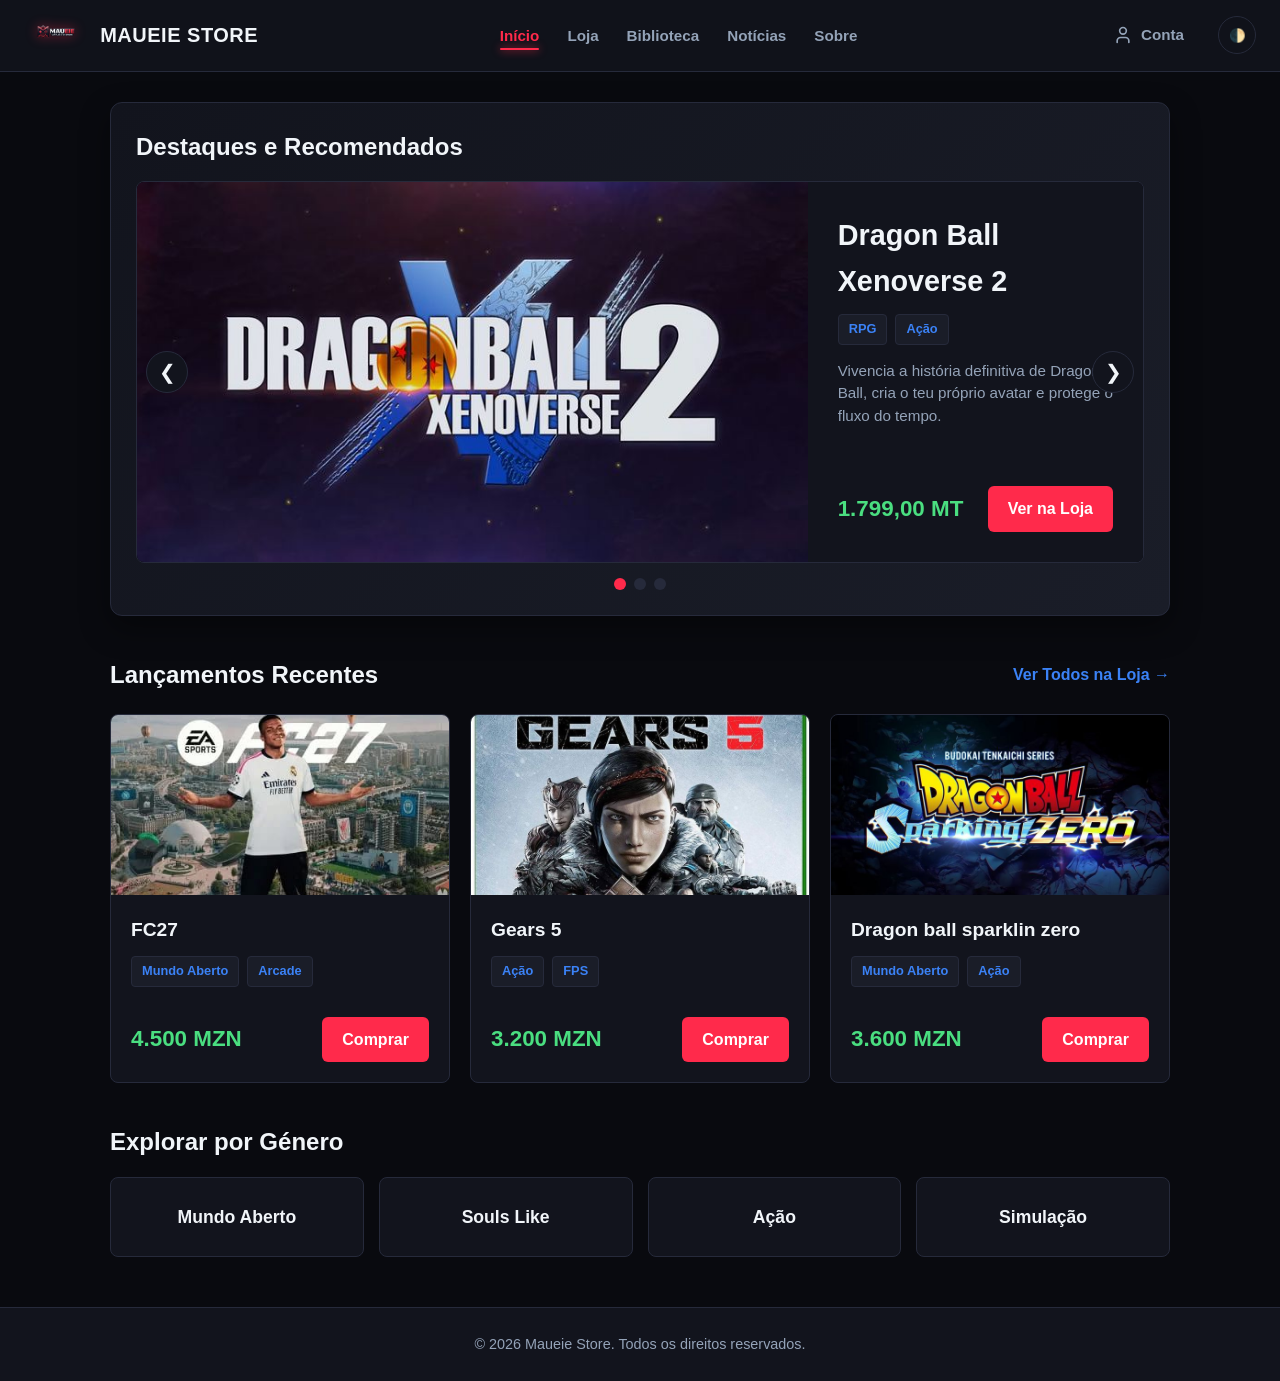
==== index.html @ 24dbe09b "Add files via upload" ====
<!DOCTYPE html>
<html lang="pt-PT" data-theme="dark">

<head>
    <meta charset="UTF-8">
    <meta name="viewport" content="width=device-width, initial-scale=1.0">
    <meta name="description"
        content="Maueie Store - A sua plataforma digital de jogos. Descubra os destaques, lançamentos e os melhores títulos do momento.">
    <title>Início - Maueie Store</title>
    <link rel="icon" type="image/png" href="Imagens/iconMaueie.png">
    <link rel="stylesheet" href="Style/style.css">
</head>

<body>
    <header>
        <nav class="navbar" aria-label="Navegação Principal">
            <div class="nav-logo">
                <a href="index.html" aria-label="Página Inicial - Maueie Store">
                    <img src="Imagens/iconMaueie.png" alt="Logótipo da Maueie Store" width="45" height="45">
                </a>
                <span class="brand-title">Maueie Store</span>
            </div>

            <ul class="nav-links" id="navLinks" role="menubar">
                <li role="none"><a href="index.html" role="menuitem" aria-current="page">Início</a></li>
                <li role="none"><a href="loja.html" role="menuitem">Loja</a></li>
                <li role="none"><a href="biblioteca.html" role="menuitem">Biblioteca</a></li>
                <li role="none"><a href="noticias.html" role="menuitem">Notícias</a></li>
                <li role="none"><a href="sobre.html" role="menuitem">Sobre</a></li>
            </ul>

            <div class="right-header-group">
                <div class="nav-actions">
                    <a href="conta.html" class="account-link" aria-label="Aceder à Minha Conta">
                        <svg xmlns="http://www.w3.org/2000/svg" width="20" height="20" viewBox="0 0 24 24" fill="none"
                            stroke="currentColor" stroke-width="2" stroke-linecap="round" stroke-linejoin="round"
                            aria-hidden="true">
                            <path d="M19 21v-2a4 4 0 0 0-4-4H9a4 4 0 0 0-4 4v2"></path>
                            <circle cx="12" cy="7" r="4"></circle>
                        </svg>
                        <span>Conta</span>
                    </a>

                    <button id="themeToggle" class="theme-btn"
                        aria-label="Alternar entre modo claro e escuro">🌓</button>
                </div>

                <!-- Botão Hambúrguer para Mobile -->
                <button id="menuToggle" class="menu-mobile-btn" aria-label="Abrir Menu Navegação">&#9776;</button>
            </div>
        </nav>
    </header>

    <main id="conteudo-principal">

        <!-- 1. CARROSSEL-->
        <section class="steam-carousel-section" aria-roledescription="carrossel" aria-label="Jogos em Destaque">
            <h1 class="section-title">Destaques e Recomendados</h1>

            <div class="steam-carousel">
                <button class="steam-carousel-btn prev" onclick="mudarSlideSteam(-1)"
                    aria-label="Slide anterior">&#10094;</button>

                <div class="steam-slide-container" id="steamSlideContainer">


                    <!-- Slide 1: Dragon Ball Xenoverse 2 -->
                    <div class="steam-slide ativo" role="group" aria-roledescription="slide"
                        aria-label="1 de 3: Dragon Ball Xenoverse 2">
                        <div class="slide-artwork">
                            <img src="Imagens/Capítulo 2 da DLC.jpg" alt="Capa oficial do jogo Dragon Ball Xenoverse 2"
                                loading="lazy">
                        </div>
                        <div class="slide-info">
                            <h2>Dragon Ball Xenoverse 2</h2>
                            <div class="slide-tags" aria-label="Géneros do jogo">
                                <span class="tag">RPG</span>
                                <span class="tag">Ação</span>
                            </div>
                            <p class="slide-desc">Vivencia a história definitiva de Dragon Ball, cria o teu próprio
                                avatar e protege o fluxo do tempo.</p>
                            <div class="slide-footer">
                                <span class="slide-price" aria-label="Preço: 1799 meticais">1.799,00 MT</span>
                                <a href="loja.html" class="steam-btn-comprar"
                                    aria-label="Ver Dragon Ball Xenoverse 2 na loja">Ver na Loja</a>
                            </div>
                        </div>
                    </div>

                    <!-- Slide 2: NieR:Automata -->
                    <div class="steam-slide" role="group" aria-roledescription="slide"
                        aria-label="2 de 3: NieR:Automata">
                        <div class="slide-artwork">
                            <img src="Imagens/Nier Automata.jpg" alt="Capa oficial do jogo NieR:Automata"
                                loading="lazy">
                        </div>
                        <div class="slide-info">
                            <h2>NieR:Automata</h2>
                            <div class="slide-tags" aria-label="Géneros do jogo">
                                <span class="tag">Ação</span>
                                <span class="tag">RPG</span>
                            </div>
                            <p class="slide-desc">Desvenda a verdade sobre um mundo distópico invadido por formas de
                                vida mecânicas extraterrestres.</p>
                            <div class="slide-footer">
                                <span class="slide-price" aria-label="Preço: 2499 meticais">2.499,00 MT</span>
                                <a href="loja.html" class="steam-btn-comprar" aria-label="Ver NieR:Automata na loja">Ver
                                    na Loja</a>
                            </div>
                        </div>
                    </div>

                    <!-- Slide 3: Tekken -->
                    <div class="steam-slide" role="group" aria-roledescription="slide" aria-label="3 de 3: Tekken">
                        <div class="slide-artwork">
                            <img src="Imagens/tekken back.jpg" alt="Capa oficial do jogo Tekken" loading="lazy">
                        </div>
                        <div class="slide-info">
                            <h2>Tekken</h2>
                            <div class="slide-tags" aria-label="Géneros do jogo">
                                <span class="tag">Luta</span>
                                <span class="tag">Ação</span>
                            </div>
                            <p class="slide-desc">Entra na arena e testa as tuas habilidades nos combates mais intensos
                                de artes marciais.</p>
                            <div class="slide-footer">
                                <span class="slide-price" aria-label="Preço: 2999 meticais">2.999,00 MT</span>
                                <a href="loja.html" class="steam-btn-comprar" aria-label="Ver Tekken na loja">Ver na
                                    Loja</a>
                            </div>
                        </div>
                    </div>

                </div>

                <button class="steam-carousel-btn next" onclick="mudarSlideSteam(1)"
                    aria-label="Próximo slide">&#10095;</button>
            </div>

            <!-- Indicadores do Carrossel -->
            <div class="steam-dots" role="tablist" aria-label="Seletor de slides">
                <button class="dot ativo" role="tab" aria-selected="true" aria-label="Slide 1"
                    onclick="irParaSlide(0)"></button>
                <button class="dot" role="tab" aria-selected="false" aria-label="Slide 2"
                    onclick="irParaSlide(1)"></button>
                <button class="dot" role="tab" aria-selected="false" aria-label="Slide 3"
                    onclick="irParaSlide(2)"></button>
            </div>
        </section>

        <section class="lancamentos-section" style="max-width: 1100px; margin: 40px auto;">
            <div style="display: flex; justify-content: space-between; align-items: center; margin-bottom: 20px;">
                <h2>Lançamentos Recentes</h2>
                <a href="loja.html" style="color: var(--accent-blue); text-decoration: none; font-weight: 600;">Ver
                    Todos na Loja &rarr;</a>
            </div>

            <div class="catalogo-grid">
                <!-- Card de Lançamento 1 -->
                <div class="jogo-card">
                    <img src="Imagens/1131177631459549337.jpg" alt="Capa de FC27" loading="lazy">
                    <div class="jogo-info">
                        <h3>FC27</h3>
                        <div class="slide-tags">
                            <span class="tag">Mundo Aberto</span>
                            <span class="tag">Arcade</span>
                        </div>
                        <div class="jogo-footer">
                            <span class="slide-price">4.500 MZN</span>
                            <a href="loja.html" class="steam-btn-comprar">Comprar</a>
                        </div>
                    </div>
                </div>

                <!-- Card de Lançamento 2 -->
                <div class="jogo-card">
                    <img src="Imagens/Gears 5 review embargo_ Gears of War 5 Xbox___.jpg" alt="Capa de GEars 5"
                        loading="lazy">
                    <div class="jogo-info">
                        <h3>Gears 5</h3>
                        <div class="slide-tags">
                            <span class="tag">Ação</span>
                            <span class="tag">FPS</span>
                        </div>
                        <div class="jogo-footer">
                            <span class="slide-price">3.200 MZN</span>
                            <a href="loja.html" class="steam-btn-comprar">Comprar</a>
                        </div>
                    </div>
                </div>

                <!-- Card de Lançamento 3 -->
                <div class="jogo-card">
                    <img src="Imagens/Dragon Ball_ Sparking! ZERO ganha trailer que destaca rivalidade entre Goku e Vegeta.jpg"
                        alt="Capa de DBSZ" loading="lazy">
                    <div class="jogo-info">
                        <h3>Dragon ball sparklin zero</h3>
                        <div class="slide-tags">
                            <span class="tag">Mundo Aberto</span>
                            <span class="tag">Ação</span>
                        </div>
                        <div class="jogo-footer">
                            <span class="slide-price">3.600 MZN</span>
                            <a href="loja.html" class="steam-btn-comprar">Comprar</a>
                        </div>
                    </div>
                </div>
            </div>
        </section>

        <!-- 3. EXPLORAR POR CATEGORIA (ATALHOS DA VITRINA) -->
        <section class="categorias-rapidas" style="max-width: 1100px; margin: 40px auto;">
            <h2>Explorar por Género</h2>
            <div class="cat-grid">
                <a href="loja.html" class="cat-card" aria-label="Explorar jogos do género Mundo Aberto">
                    <span>Mundo Aberto</span>
                </a>
                <a href="loja.html" class="cat-card" aria-label="Explorar jogos do género Souls Like">
                    <span>Souls Like</span>
                </a>
                <a href="loja.html" class="cat-card" aria-label="Explorar jogos do género Ação">
                    <span>Ação</span>
                </a>
                <a href="loja.html" class="cat-card" aria-label="Explorar jogos do género Simulação">
                    <span>Simulação</span>
                </a>
            </div>
        </section>

    </main>

    <footer>
        <p>&copy; 2026 Maueie Store. Todos os direitos reservados.</p>
    </footer>

    <script>
        const themeToggle = document.getElementById('themeToggle');
        const htmlElement = document.documentElement;

        themeToggle.addEventListener('click', () => {
            const currentTheme = htmlElement.getAttribute('data-theme');
            const newTheme = currentTheme === 'dark' ? 'light' : 'dark';
            htmlElement.setAttribute('data-theme', newTheme);
        });

        const menuToggle = document.getElementById('menuToggle');
        const navLinks = document.getElementById('navLinks');

        if (menuToggle && navLinks) {
            menuToggle.addEventListener('click', () => {
                navLinks.classList.toggle('ativo');
            });
        }

        let slideAtual = 0;
        const slides = document.querySelectorAll('.steam-slide');
        const dots = document.querySelectorAll('.dot');
        let timerCarrossel;

        function mostrarSlide(index) {
            slides.forEach((s, i) => {
                s.classList.remove('ativo');
                s.setAttribute('aria-hidden', i === index ? 'false' : 'true');
            });
            dots.forEach((d, i) => {
                d.classList.remove('ativo');
                d.setAttribute('aria-selected', i === index ? 'true' : 'false');
            });

            slideAtual = (index + slides.length) % slides.length;

            slides[slideAtual].classList.add('ativo');
            dots[slideAtual].classList.add('ativo');
        }

        function mudarSlideSteam(direcao) {
            mostrarSlide(slideAtual + direcao);
            reiniciarTimer();
        }

        function irParaSlide(index) {
            mostrarSlide(index);
            reiniciarTimer();
        }

        function iniciarTimer() {
            timerCarrossel = setInterval(() => {
                mostrarSlide(slideAtual + 1);
            }, 6000);
        }

        function reiniciarTimer() {
            clearInterval(timerCarrossel);
            iniciarTimer();
        }

        iniciarTimer();
    </script>
</body>

</html>
---- Style/style.css ----
:root {
    --bg-main: #090a0f;
    --bg-card: #12141d;
    --bg-element: #1a1d28;
    --bg-header: rgba(18, 20, 29, 0.85);
    --text-main: #f1f5f9;
    --text-muted: #94a3b8;
    --border-color: #262a3b;
    --accent-red: #ff2a4b;
    --accent-red-hover: #ff526d;
    --accent-blue: #3b82f6;
    --accent-green: #4ade80;
}

[data-theme="light"] {
    --bg-main: #f8fafc;
    --bg-card: #ffffff;
    --bg-element: #f1f5f9;
    --bg-header: rgba(255, 255, 255, 0.85);
    --text-main: #0f172a;
    --text-muted: #64748b;
    --border-color: #e2e8f0;
    --accent-red: #e11d48;
    --accent-red-hover: #be123c;
    --accent-blue: #2563eb;
    --accent-green: #10b981;
}

*, 
*::before, 
*::after {
    box-sizing: border-box;
    margin: 0;
    padding: 0;
}

body {
    font-family: -apple-system, BlinkMacSystemFont, "Segoe UI", Roboto, Helvetica, Arial, sans-serif;
    background-color: var(--bg-main);
    color: var(--text-main);
    line-height: 1.6;
    overflow-x: hidden;
    transition: background-color 0.3s ease, color 0.3s ease;
}

main {
    max-width: 1100px;
    margin: 30px auto;
    padding: 0 20px;
}

.sr-only {
    position: absolute;
    width: 1px;
    height: 1px;
    padding: 0;
    margin: -1px;
    overflow: hidden;
    clip: rect(0, 0, 0, 0);
    border: 0;
}

header {
    background-color: var(--bg-header);
    backdrop-filter: blur(12px);
    -webkit-backdrop-filter: blur(12px);
    border-bottom: 1px solid var(--border-color);
    position: sticky;
    top: 0;
    z-index: 1000;
    transition: background-color 0.3s ease, border-color 0.3s ease;
}

.navbar {
    max-width: 1280px;
    margin: 0 auto;
    display: flex;
    justify-content: space-between;
    align-items: center;
    padding: 0.875rem 1.5rem;
}

.logo-container,
.nav-logo {
    display: flex;
    align-items: center;
    gap: 0.75rem;
    text-decoration: none;
}

.logo-img,
.nav-logo img {
    height: 35px;
    width: auto;
    object-fit: contain;
    border-radius: 6px;
    filter: drop-shadow(0 0 6px rgba(255, 42, 75, 0.4));
}

.logo-texto,
.brand-title {
    font-size: 1.25rem;
    font-weight: 800;
    color: var(--text-main);
    text-transform: uppercase;
    letter-spacing: 0.5px;
}

.nav-links {
    display: flex;
    list-style: none;
    gap: 1.75rem;
    align-items: center;
    margin: 0;
    padding: 0;
}

.nav-links a {
    color: var(--text-muted);
    text-decoration: none;
    font-weight: 600;
    font-size: 0.95rem;
    position: relative;
    padding: 0.25rem 0;
    transition: color 0.2s ease;
}

.nav-links a::after {
    content: '';
    position: absolute;
    bottom: -2px;
    left: 0;
    width: 0;
    height: 2px;
    background-color: var(--accent-red);
    box-shadow: 0 0 8px var(--accent-red);
    transition: width 0.2s ease;
    border-radius: 2px;
}

.nav-links a:hover {
    color: var(--text-main);
}

.nav-links a:hover::after,
.nav-links a[aria-current="page"]::after {
    width: 100%;
}

.nav-links a[aria-current="page"] {
    color: var(--accent-red);
    font-weight: 700;
}

.nav-acoes,
.nav-actions {
    display: flex;
    align-items: center;
    gap: 1.25rem;
}

.nav-link,
.account-link,
.user-btn {
    display: flex;
    align-items: center;
    gap: 0.5rem;
    color: var(--text-muted);
    text-decoration: none;
    font-size: 0.95rem;
    font-weight: 600;
    padding: 0.5rem 0.875rem;
    border-radius: 8px;
    transition: all 0.2s ease;
}

.nav-link:hover,
.account-link:hover,
.user-btn:hover {
    color: var(--text-main);
    background-color: var(--bg-element);
}

.theme-toggle-btn,
.theme-btn {
    background: transparent;
    border: 1px solid var(--border-color);
    color: var(--text-main);
    width: 38px;
    height: 38px;
    border-radius: 50%;
    display: flex;
    align-items: center;
    justify-content: center;
    cursor: pointer;
    transition: border-color 0.2s ease, background-color 0.2s ease, transform 0.2s ease;
}

.theme-toggle-btn:hover,
.theme-btn:hover {
    background-color: var(--bg-element);
    border-color: var(--accent-red);
    box-shadow: 0 0 10px rgba(255, 42, 75, 0.2);
    transform: scale(1.05);
}

.menu-hamb-btn,
.menu-mobile-btn {
    display: none;
    background: transparent;
    border: none;
    color: var(--text-main);
    font-size: 1.5rem;
    cursor: pointer;
}

.steam-carousel-section {
    max-width: 1100px;
    margin: 20px auto;
    padding: 25px;
    background: linear-gradient(135deg, var(--bg-card) 0%, var(--bg-element) 100%);
    border-radius: 12px;
    border: 1px solid var(--border-color);
    box-shadow: 0 12px 30px rgba(0, 0, 0, 0.4);
}

.section-title {
    font-size: 1.5rem;
    margin-bottom: 15px;
    color: var(--text-main);
}

.steam-carousel {
    position: relative;
    display: flex;
    align-items: center;
    margin-top: 15px;
}

.steam-slide-container {
    width: 100%;
    overflow: hidden;
    position: relative;
    border-radius: 8px;
    background-color: var(--bg-main);
    border: 1px solid var(--border-color);
}

.steam-slide {
    display: none;
    grid-template-columns: 2fr 1fr;
    background-color: var(--bg-main);
    animation: fadeIn 0.4s ease-in-out;
}

.steam-slide.ativo {
    display: grid;
}

.slide-artwork img {
    width: 100%;
    height: 380px;
    object-fit: cover;
    display: block;
}

.slide-info {
    padding: 30px;
    display: flex;
    flex-direction: column;
    justify-content: space-between;
    background: var(--bg-card);
}

.slide-info h2 {
    font-size: 1.8rem;
    color: var(--text-main);
    margin-bottom: 10px;
}

.slide-tags {
    display: flex;
    gap: 8px;
    margin-bottom: 15px;
    flex-wrap: wrap;
}

.tag {
    background-color: var(--bg-element);
    color: var(--accent-blue);
    font-size: 0.8rem;
    padding: 4px 10px;
    border-radius: 4px;
    border: 1px solid var(--border-color);
    font-weight: 600;
}

.slide-desc {
    color: var(--text-muted);
    font-size: 0.95rem;
    margin-bottom: 20px;
    line-height: 1.5;
}

.slide-footer {
    display: flex;
    align-items: center;
    justify-content: space-between;
    margin-top: auto;
}

.slide-price {
    font-size: 1.4rem;
    font-weight: 700;
    color: var(--accent-green);
}

.steam-btn-comprar {
    background-color: var(--accent-red);
    color: #ffffff;
    padding: 10px 20px;
    border-radius: 6px;
    text-decoration: none;
    font-weight: 600;
    border: none;
    cursor: pointer;
    min-height: 44px;
    display: inline-flex;
    align-items: center;
    justify-content: center;
    transition: background-color 0.2s, opacity 0.2s;
}

.steam-btn-comprar:hover {
    background-color: var(--accent-red-hover);
}

.steam-carousel-btn {
    background-color: var(--bg-card);
    color: var(--text-main);
    border: 1px solid var(--border-color);
    font-size: 1.25rem;
    cursor: pointer;
    width: 42px;
    height: 42px;
    z-index: 10;
    position: absolute;
    top: 50%;
    transform: translateY(-50%);
    transition: all 0.2s ease;
    border-radius: 50%;
    display: flex;
    align-items: center;
    justify-content: center;
}

.steam-carousel-btn.prev {
    left: 10px;
}

.steam-carousel-btn.next {
    right: 10px;
}

.steam-carousel-btn:hover {
    background-color: var(--accent-red);
    border-color: var(--accent-red);
    color: #fff;
}

.steam-dots {
    display: flex;
    justify-content: center;
    gap: 8px;
    margin-top: 15px;
}

.dot {
    width: 12px;
    height: 12px;
    border-radius: 50%;
    border: none;
    background-color: var(--border-color);
    cursor: pointer;
    transition: background-color 0.3s ease;
}

.dot.ativo {
    background-color: var(--accent-red);
}

.catalogo-grid {
    display: grid;
    grid-template-columns: repeat(auto-fill, minmax(280px, 1fr));
    gap: 20px;
    margin-top: 15px;
}

.jogo-card {
    background-color: var(--bg-card);
    border: 1px solid var(--border-color);
    border-radius: 8px;
    overflow: hidden;
    display: flex;
    flex-direction: column;
    transition: transform 0.3s ease, border-color 0.3s ease;
}

.jogo-card:hover {
    transform: translateY(-4px);
    border-color: var(--accent-blue);
}

.jogo-card img {
    width: 100%;
    height: 180px;
    object-fit: cover;
}

.jogo-info {
    padding: 20px;
    display: flex;
    flex-direction: column;
    flex-grow: 1;
    justify-content: space-between;
}

.jogo-info h3 {
    font-size: 1.2rem;
    color: var(--text-main);
    margin-bottom: 10px;
}

.jogo-footer {
    display: flex;
    align-items: center;
    justify-content: space-between;
    margin-top: 15px;
}

.loja-container {
    max-width: 1100px;
    margin: 20px auto;
}

.loja-controles {
    display: flex;
    flex-direction: column;
    gap: 15px;
    margin: 20px 0 30px 0;
}

.pesquisa-box input {
    width: 100%;
    padding: 12px 18px;
    background-color: var(--bg-card);
    border: 1px solid var(--border-color);
    color: var(--text-main);
    border-radius: 8px;
    font-size: 1rem;
    outline: none;
    transition: border-color 0.3s ease;
    appearance: none;
    -webkit-appearance: none;
}

.pesquisa-box input:focus {
    border-color: var(--accent-blue);
}

.filtros-genero {
    display: flex;
    gap: 10px;
    flex-wrap: wrap;
}

.filtro-btn {
    background-color: var(--bg-card);
    border: 1px solid var(--border-color);
    color: var(--text-muted);
    padding: 8px 16px;
    border-radius: 6px;
    cursor: pointer;
    font-weight: 600;
    transition: all 0.2s ease;
    min-height: 40px;
}

.filtro-btn:hover,
.filtro-btn.ativo {
    background-color: var(--accent-blue);
    color: #ffffff;
    border-color: var(--accent-blue);
}

.categorias-rapidas {
    max-width: 1100px;
    margin: 40px auto;
}

.cat-grid {
    display: grid;
    grid-template-columns: repeat(auto-fit, minmax(200px, 1fr));
    gap: 15px;
    margin-top: 15px;
}

.cat-card {
    background-color: var(--bg-card);
    border: 1px solid var(--border-color);
    padding: 25px;
    text-align: center;
    border-radius: 8px;
    text-decoration: none;
    color: var(--text-main);
    font-weight: 700;
    font-size: 1.1rem;
    transition: transform 0.3s ease, border-color 0.3s ease;
}

.cat-card:hover {
    transform: translateY(-4px);
    border-color: var(--accent-red);
}

footer {
    text-align: center;
    padding: 25px;
    background-color: var(--bg-card);
    border-top: 1px solid var(--border-color);
    color: var(--text-muted);
    margin-top: 50px;
    font-size: 0.9rem;
}

@keyframes fadeIn {
    from {
        opacity: 0.4;
    }
    to {
        opacity: 1;
    }
}

@media screen and (max-width: 768px) {
    main {
        padding: 0 10px;
        margin: 10px auto;
    }

    .menu-hamb-btn,
    .menu-mobile-btn {
        display: block;
    }

    .nav-links {
        display: none;
        position: absolute;
        top: 100%;
        left: 0;
        width: 100%;
        background-color: var(--bg-card);
        flex-direction: column;
        padding: 20px;
        border-bottom: 1px solid var(--border-color);
        gap: 1rem;
    }

    .nav-links.ativo {
        display: flex;
    }

    .steam-carousel-section {
        padding: 10px;
    }

    .steam-slide,
    .steam-slide.ativo {
        grid-template-columns: 1fr !important;
    }

    .slide-artwork img {
        height: 220px;
    }

    .slide-info {
        padding: 15px;
    }

    .slide-info h2 {
        font-size: 1.3rem;
    }

    .steam-carousel-btn {
        display: none !important;
    }

    .catalogo-grid {
        grid-template-columns: 1fr;
    }
}
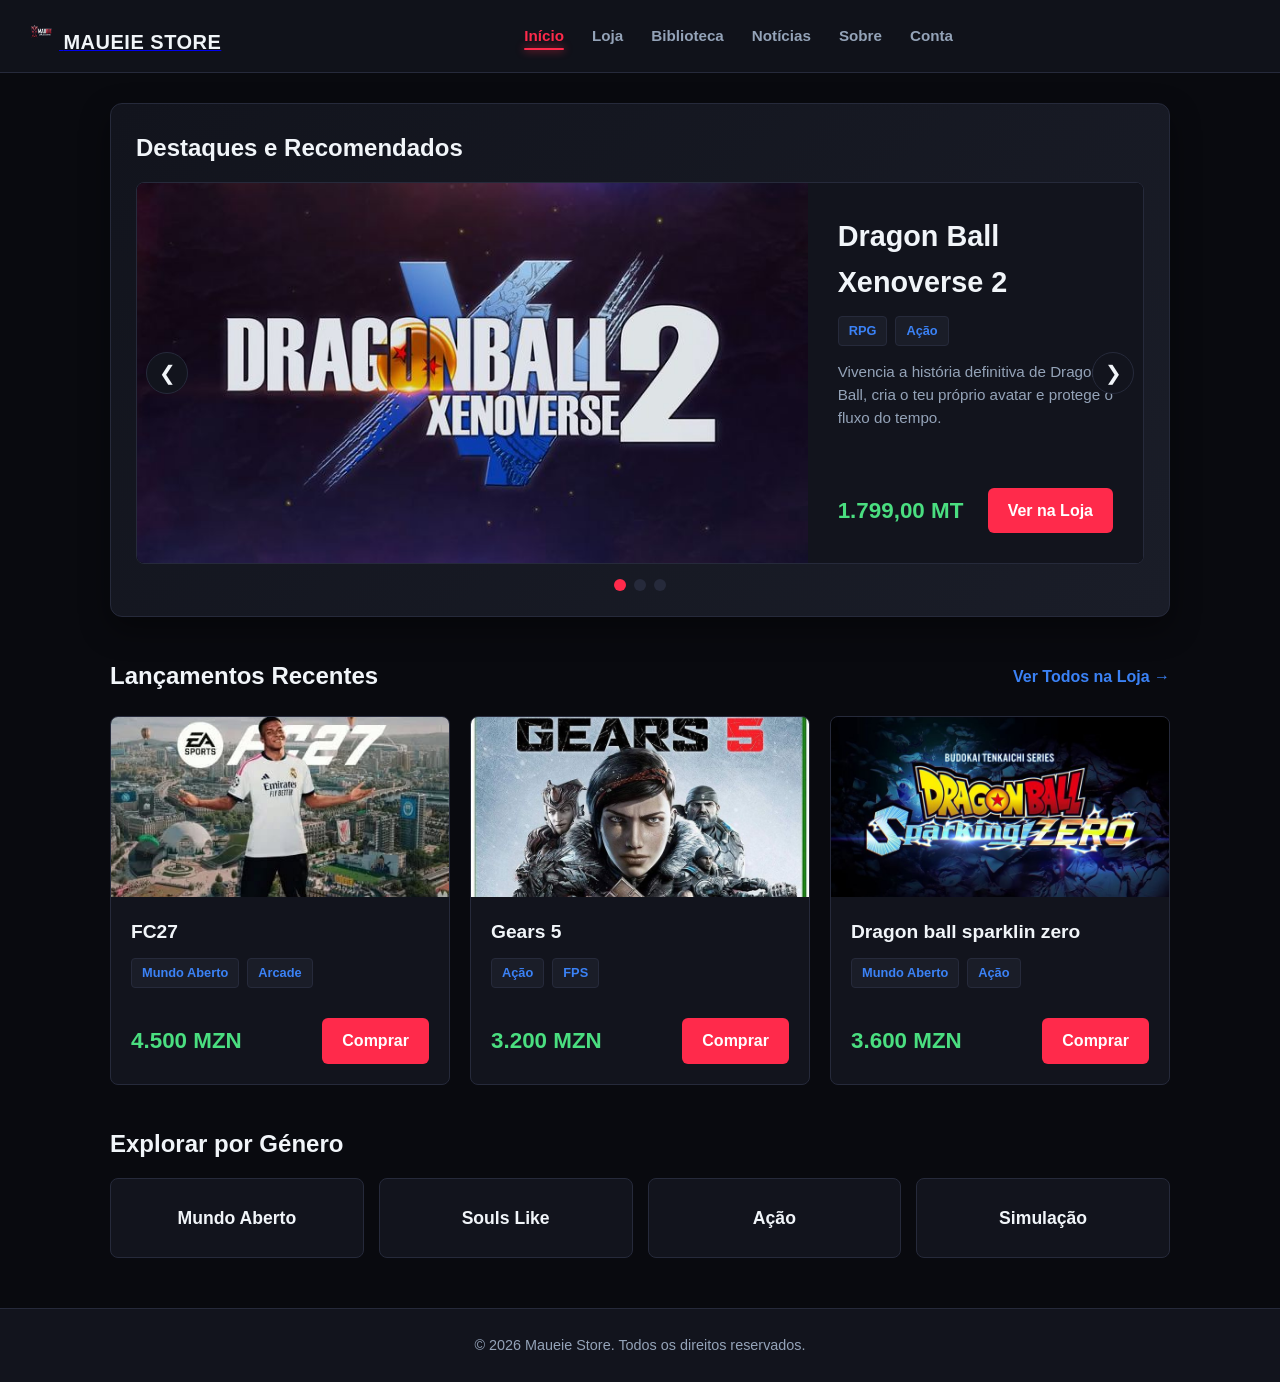
==== commit d5c45e42: "Update index.html" ====
--- a/index.html
+++ b/index.html
@@ -14,12 +14,10 @@
 <body>
     <header>
         <nav class="navbar" aria-label="Navegação Principal">
-            <div class="nav-logo">
-                <a href="index.html" aria-label="Página Inicial - Maueie Store">
-                    <img src="Imagens/iconMaueie.png" alt="Logótipo da Maueie Store" width="45" height="45">
-                </a>
+            <a href="index.html" class="brand-link" aria-label="Página Inicial - Maueie Store">
+                <img src="Imagens/iconMaueie.png" alt="Logótipo da Maueie Store" width="35" height="35">
                 <span class="brand-title">Maueie Store</span>
-            </div>
+            </a>
 
             <ul class="nav-links" id="navLinks" role="menubar">
                 <li role="none"><a href="index.html" role="menuitem" aria-current="page">Início</a></li>
@@ -27,25 +25,14 @@
                 <li role="none"><a href="biblioteca.html" role="menuitem">Biblioteca</a></li>
                 <li role="none"><a href="noticias.html" role="menuitem">Notícias</a></li>
                 <li role="none"><a href="sobre.html" role="menuitem">Sobre</a></li>
-            </ul>
-
-            <div class="right-header-group">
-                <div class="nav-actions">
-                    <a href="conta.html" class="account-link" aria-label="Aceder à Minha Conta">
-                        <svg xmlns="http://www.w3.org/2000/svg" width="20" height="20" viewBox="0 0 24 24" fill="none"
-                            stroke="currentColor" stroke-width="2" stroke-linecap="round" stroke-linejoin="round"
-                            aria-hidden="true">
-                            <path d="M19 21v-2a4 4 0 0 0-4-4H9a4 4 0 0 0-4 4v2"></path>
-                            <circle cx="12" cy="7" r="4"></circle>
-                        </svg>
+                <li role="none">
+                    <a href="conta.html" role="menuitem" class="account-link-mobile">
                         <span>Conta</span>
                     </a>
-
-                    <button id="themeToggle" class="theme-btn"
-                        aria-label="Alternar entre modo claro e escuro">🌓</button>
-                </div>
-
-                <!-- Botão Hambúrguer para Mobile -->
+                </li>
+            </ul>
+
+            <div class="right-header-group">
                 <button id="menuToggle" class="menu-mobile-btn" aria-label="Abrir Menu Navegação">&#9776;</button>
             </div>
         </nav>
@@ -234,15 +221,6 @@
     </footer>
 
     <script>
-        const themeToggle = document.getElementById('themeToggle');
-        const htmlElement = document.documentElement;
-
-        themeToggle.addEventListener('click', () => {
-            const currentTheme = htmlElement.getAttribute('data-theme');
-            const newTheme = currentTheme === 'dark' ? 'light' : 'dark';
-            htmlElement.setAttribute('data-theme', newTheme);
-        });
-
         const menuToggle = document.getElementById('menuToggle');
         const navLinks = document.getElementById('navLinks');
 
@@ -258,6 +236,8 @@
         let timerCarrossel;
 
         function mostrarSlide(index) {
+            if (slides.length === 0) return;
+
             slides.forEach((s, i) => {
                 s.classList.remove('ativo');
                 s.setAttribute('aria-hidden', i === index ? 'false' : 'true');
@@ -270,7 +250,9 @@
             slideAtual = (index + slides.length) % slides.length;
 
             slides[slideAtual].classList.add('ativo');
-            dots[slideAtual].classList.add('ativo');
+            if (dots[slideAtual]) {
+                dots[slideAtual].classList.add('ativo');
+            }
         }
 
         function mudarSlideSteam(direcao) {
@@ -284,6 +266,7 @@
         }
 
         function iniciarTimer() {
+            if (slides.length === 0) return;
             timerCarrossel = setInterval(() => {
                 mostrarSlide(slideAtual + 1);
             }, 6000);
@@ -298,4 +281,4 @@
     </script>
 </body>
 
-</html>+</html>
